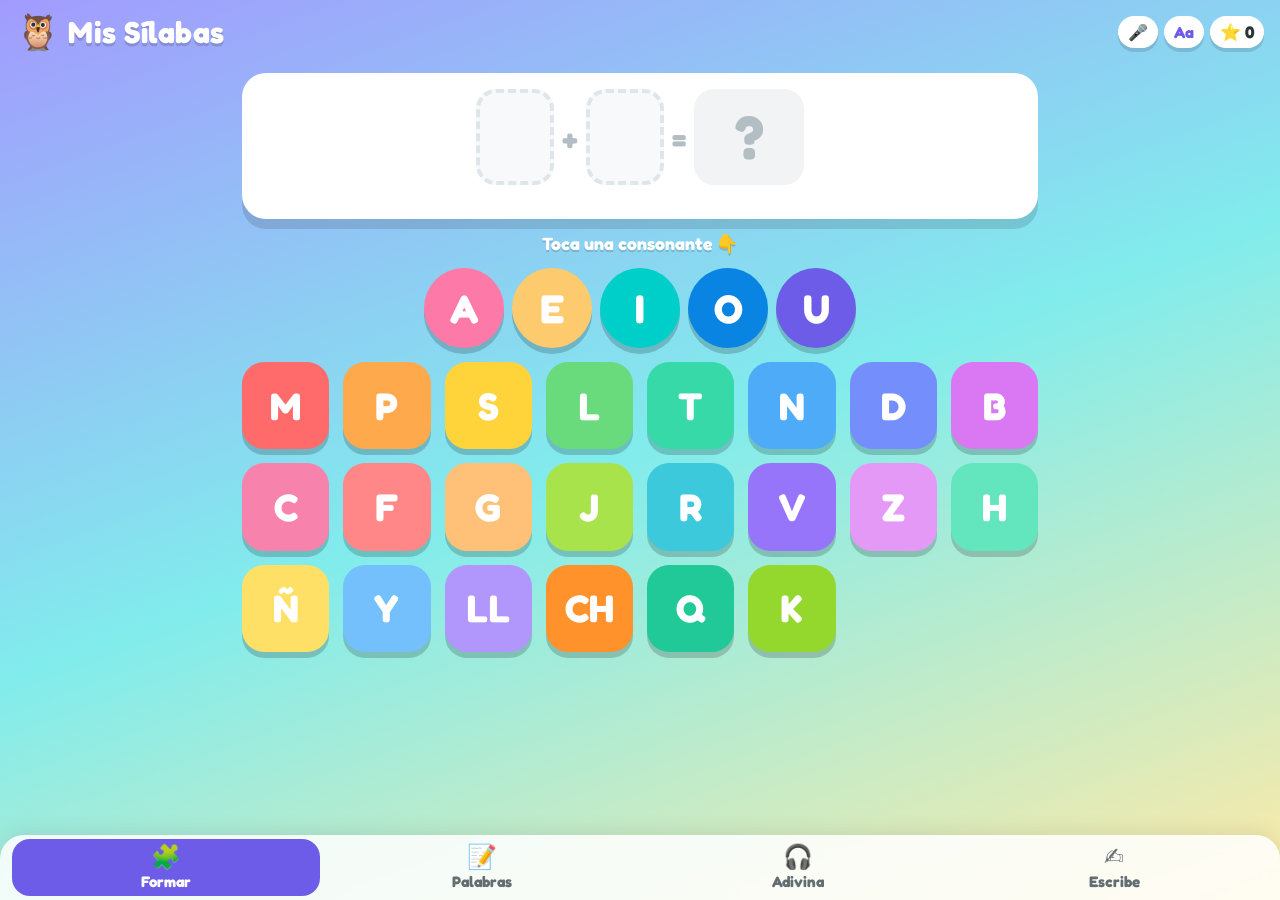
==== public/index.html @ aa14e824 "Publicar solo public/ y fijar la configuración de Cloudflare El despliegue fallaba porque el reposit" ====
<!DOCTYPE html>
<html lang="es">
<head>
  <meta charset="UTF-8" />
  <meta name="viewport" content="width=device-width, initial-scale=1, maximum-scale=1, user-scalable=no, viewport-fit=cover" />
  <title>Mis Sílabas</title>
  <meta name="description" content="Juego para aprender a leer y escribir: junta consonantes con vocales, forma palabras con sílabas y escucha cómo suenan." />
  <meta name="theme-color" content="#6c5ce7" />
  <meta name="mobile-web-app-capable" content="yes" />
  <meta name="apple-mobile-web-app-capable" content="yes" />
  <meta name="apple-mobile-web-app-status-bar-style" content="black-translucent" />
  <meta name="apple-mobile-web-app-title" content="Mis Sílabas" />
  <link rel="manifest" href="manifest.webmanifest" />
  <link rel="icon" href="icons/favicon.svg" type="image/svg+xml" />
  <link rel="apple-touch-icon" href="icons/icon-192.png" />
  <link rel="preconnect" href="https://fonts.googleapis.com" />
  <link rel="preconnect" href="https://fonts.gstatic.com" crossorigin />
  <link rel="stylesheet" href="https://fonts.googleapis.com/css2?family=Fredoka:wght@500;700&display=swap" />
  <link rel="stylesheet" href="styles.css" />
</head>
<body>
  <div class="fondo" aria-hidden="true">
    <span class="burbuja"></span><span class="burbuja"></span><span class="burbuja"></span>
    <span class="burbuja"></span><span class="burbuja"></span><span class="burbuja"></span>
  </div>

  <header class="cabecera">
    <div class="marca">
      <span class="mascota" id="mascota">🦉</span>
      <h1>Mis Sílabas</h1>
    </div>
    <div class="acciones">
      <button class="chip" id="btn-ajustes" type="button" aria-label="Elegir voz">🎤</button>
      <button class="chip" id="btn-caso" type="button" aria-label="Cambiar entre mayúsculas y minúsculas">Aa</button>
      <div class="estrellas" id="estrellas" aria-live="polite">⭐ <span id="num-estrellas">0</span></div>
    </div>
  </header>

  <main class="contenido">

    <!-- ===== PANTALLA: FORMAR ===== -->
    <section class="pantalla activa" id="pantalla-formar">
      <div class="tarjeta" id="tarjeta">
        <div class="ecuacion">
          <div class="ranura" id="ranura-consonante" data-vacia="true" role="button" aria-label="Escuchar el nombre de la letra">
            <span class="letra"></span>
            <small class="nombre" id="nombre-consonante"></small>
          </div>
          <span class="signo">+</span>
          <div class="ranura ranura-vocal" id="ranura-vocal" data-vacia="true" role="button" aria-label="Escuchar la vocal">
            <span class="letra"></span>
            <small class="nombre" id="nombre-vocal"></small>
          </div>
          <span class="signo">=</span>
          <div class="resultado" id="resultado"><span class="letra">?</span></div>
        </div>
        <div class="palabra" id="palabra" hidden>
          <span class="emoji" id="palabra-emoji"></span>
          <span class="texto" id="palabra-texto"></span>
        </div>
        <div class="botones-tarjeta" id="botones-tarjeta" hidden>
          <button class="boton boton-sonido" id="btn-oir" type="button">🔊 Escuchar</button>
          <button class="boton boton-lento" id="btn-lento" type="button">🐢 Despacio</button>
          <button class="boton boton-letras" id="btn-letras" type="button">🔤 Letras</button>
          <button class="boton boton-palabra" id="btn-palabra" type="button">🗣️ Palabra</button>
          <button class="boton boton-vaciar" id="btn-limpiar" type="button" aria-label="Vaciar las casillas">🧹 Vaciar</button>
        </div>
      </div>

      <p class="pista" id="pista">Toca una consonante 👇</p>

      <div class="vocales" id="vocales"></div>
      <div class="consonantes" id="consonantes"></div>
    </section>

    <!-- ===== PANTALLA: PALABRAS ===== -->
    <section class="pantalla" id="pantalla-palabras">
      <div class="tarjeta">
        <div class="dibujo" id="palabra-dibujo" aria-hidden="true">🍎</div>
        <div class="huecos" id="huecos"></div>
        <div class="botones-tarjeta">
          <button class="boton boton-sonido" id="btn-oir-palabra" type="button">🔊 Escuchar</button>
          <button class="boton boton-letras" id="btn-silabear" type="button">🐢 Sílabas</button>
          <button class="boton boton-pista" id="btn-pista" type="button">💡 Pista</button>
          <button class="boton boton-vaciar" id="btn-quitar" type="button" aria-label="Quitar la última sílaba">⬅️ Quitar</button>
          <button class="boton boton-lento" id="btn-otra-palabra" type="button">🎲 Otra</button>
        </div>
      </div>

      <p class="pista" id="pista-palabras">Toca las sílabas en orden 👇</p>

      <div class="banco" id="banco-silabas"></div>
    </section>

    <!-- ===== PANTALLA: ADIVINA ===== -->
    <section class="pantalla" id="pantalla-adivina">
      <div class="tarjeta tarjeta-juego">
        <p class="titulo-juego">¿Qué sílaba escuchaste?</p>
        <button class="boton-grande" id="btn-repetir" type="button" aria-label="Escuchar otra vez">🔊</button>
        <p class="pista">Toca para escuchar y luego elige</p>
      </div>
      <div class="opciones" id="opciones"></div>
      <div class="racha" id="racha"></div>
    </section>

    <!-- ===== PANTALLA: ESCRIBE ===== -->
    <section class="pantalla" id="pantalla-escribe">
      <div class="barra-escribe">
        <button class="boton" id="btn-oir-trazo" type="button">🔊 Oír</button>
        <button class="boton" id="btn-otra" type="button">🎲 Otra</button>
        <button class="boton boton-palabra" id="btn-borrar" type="button">🧽 Borrar</button>
      </div>
      <div class="lienzo-envoltura" id="lienzo-envoltura">
        <canvas id="lienzo"></canvas>
      </div>
      <div class="crayones" id="crayones">
        <button class="crayon activo" data-color="#e8590c" style="--c:#e8590c" type="button" aria-label="Naranja"></button>
        <button class="crayon" data-color="#2f9e44" style="--c:#2f9e44" type="button" aria-label="Verde"></button>
        <button class="crayon" data-color="#1971c2" style="--c:#1971c2" type="button" aria-label="Azul"></button>
        <button class="crayon" data-color="#c2255c" style="--c:#c2255c" type="button" aria-label="Rosa"></button>
        <button class="crayon" data-color="#5f3dc4" style="--c:#5f3dc4" type="button" aria-label="Morado"></button>
        <button class="crayon" data-color="#2d3436" style="--c:#2d3436" type="button" aria-label="Negro"></button>
      </div>
    </section>
  </main>

  <nav class="pestanas" aria-label="Secciones">
    <button class="pestana activa" data-pantalla="formar" type="button"><span>🧩</span>Formar</button>
    <button class="pestana" data-pantalla="palabras" type="button"><span>📝</span>Palabras</button>
    <button class="pestana" data-pantalla="adivina" type="button"><span>🎧</span>Adivina</button>
    <button class="pestana" data-pantalla="escribe" type="button"><span>✍️</span>Escribe</button>
  </nav>

  <div class="modal" id="modal-ajustes" hidden>
    <div class="modal-caja" role="dialog" aria-labelledby="titulo-ajustes">
      <h2 id="titulo-ajustes">🎤 Voz que lee</h2>
      <p class="modal-texto">Elige la voz en español que mejor suene en este dispositivo.</p>
      <select id="voz-select" class="selector"></select>
      <p class="modal-texto" id="voz-ayuda" hidden>
        Instala una voz en español: en iPhone ve a Ajustes → Accesibilidad → Contenido leído → Voces → Español.
        En Android: Ajustes → Salida de texto a voz → instalar voz en español.
      </p>
      <div class="botones-tarjeta">
        <button class="boton" id="btn-probar-voz" type="button">🔊 Probar</button>
        <button class="boton boton-lento" id="btn-cerrar-ajustes" type="button">✅ Listo</button>
      </div>
    </div>
  </div>

  <div class="confeti" id="confeti" aria-hidden="true"></div>
  <div class="aviso" id="aviso" hidden></div>

  <script type="module" src="app.js"></script>
</body>
</html>
---- public/styles.css ----
:root {
  --morado: #6c5ce7;
  --rosa: #fd79a8;
  --amarillo: #ffeaa7;
  --cielo: #74b9ff;
  --menta: #55efc4;
  --tinta: #2d3436;
  --blanco: #ffffff;
  --sombra: 0 10px 0 rgba(0, 0, 0, 0.12);
  --radio: 24px;
  --fuente: 'Fredoka', 'Baloo 2', 'Nunito', 'Segoe UI Rounded', 'Arial Rounded MT Bold', system-ui, sans-serif;
}

* { box-sizing: border-box; -webkit-tap-highlight-color: transparent; }
[hidden] { display: none !important; }

html, body { height: 100%; margin: 0; }
@supports (height: 100dvh) { body { height: 100dvh; } }

body {
  font-family: var(--fuente);
  color: var(--tinta);
  background: linear-gradient(160deg, #a29bfe 0%, #81ecec 50%, #ffeaa7 100%);
  background-attachment: fixed;
  overflow: hidden;
  touch-action: manipulation;
  user-select: none;
  -webkit-user-select: none;
  display: flex;
  flex-direction: column;
  padding: env(safe-area-inset-top) env(safe-area-inset-right) 0 env(safe-area-inset-left);
}

/* Burbujas decorativas de fondo */
.fondo { position: fixed; inset: 0; z-index: 0; pointer-events: none; overflow: hidden; }
.burbuja {
  position: absolute; bottom: -120px; border-radius: 50%;
  background: rgba(255, 255, 255, 0.35);
  animation: flotar linear infinite;
}
.burbuja:nth-child(1) { left: 8%;  width: 60px;  height: 60px;  animation-duration: 18s; }
.burbuja:nth-child(2) { left: 25%; width: 100px; height: 100px; animation-duration: 26s; animation-delay: -8s; }
.burbuja:nth-child(3) { left: 45%; width: 40px;  height: 40px;  animation-duration: 15s; animation-delay: -3s; }
.burbuja:nth-child(4) { left: 62%; width: 80px;  height: 80px;  animation-duration: 22s; animation-delay: -12s; }
.burbuja:nth-child(5) { left: 78%; width: 50px;  height: 50px;  animation-duration: 20s; animation-delay: -5s; }
.burbuja:nth-child(6) { left: 90%; width: 120px; height: 120px; animation-duration: 30s; animation-delay: -15s; }
@keyframes flotar {
  from { transform: translateY(0) rotate(0); opacity: 0; }
  10%  { opacity: 1; }
  to   { transform: translateY(-120vh) rotate(360deg); opacity: 0; }
}

/* Cabecera */
.cabecera {
  position: relative; z-index: 2;
  display: flex; align-items: center; justify-content: space-between;
  padding: 10px 16px;
}
.marca { display: flex; align-items: center; gap: 8px; min-width: 0; }
.mascota { font-size: 2.2rem; display: inline-block; animation: balanceo 3s ease-in-out infinite; cursor: pointer; }
.mascota.saltando { animation: saltar 0.6s ease; }
@keyframes balanceo { 0%, 100% { transform: rotate(-8deg); } 50% { transform: rotate(8deg); } }
@keyframes saltar { 0% { transform: translateY(0) scale(1); } 40% { transform: translateY(-18px) scale(1.2); } 100% { transform: translateY(0) scale(1); } }
h1 { margin: 0; font-size: 1.35rem; white-space: nowrap; overflow: hidden; text-overflow: ellipsis; color: var(--blanco); text-shadow: 0 3px 0 rgba(0, 0, 0, 0.15); letter-spacing: 0.5px; }
.acciones { display: flex; align-items: center; gap: 6px; flex-shrink: 0; }
.chip {
  font: inherit; font-weight: 700; font-size: 1rem;
  background: var(--blanco); color: var(--morado); border: 0; border-radius: 999px;
  padding: 6px 10px; box-shadow: 0 4px 0 rgba(0, 0, 0, 0.12); cursor: pointer;
}
.chip:active { transform: translateY(3px); box-shadow: 0 1px 0 rgba(0, 0, 0, 0.12); }
.estrellas {
  background: var(--blanco); border-radius: 999px; padding: 6px 10px; white-space: nowrap;
  font-weight: 700; font-size: 1.05rem; box-shadow: 0 4px 0 rgba(0, 0, 0, 0.12);
}
.estrellas.brillo { animation: brillo 0.5s ease; }
@keyframes brillo { 50% { transform: scale(1.3) rotate(-6deg); background: var(--amarillo); } }

/* Contenido */
.contenido {
  position: relative; z-index: 1; flex: 1; min-height: 0; overflow-y: auto; overflow-x: hidden;
  display: flex; flex-direction: column;
  padding: 6px 16px 12px; -webkit-overflow-scrolling: touch;
}
.pantalla { display: none; flex-direction: column; gap: 14px; animation: aparecer 0.35s ease; flex: 1 0 auto; }
.pantalla.activa { display: flex; }
@keyframes aparecer { from { opacity: 0; transform: translateY(12px); } to { opacity: 1; transform: none; } }

.tarjeta {
  background: var(--blanco); border-radius: var(--radio); padding: 16px;
  box-shadow: var(--sombra); display: flex; flex-direction: column; align-items: center; gap: 12px;
}

/* Ecuación consonante + vocal = sílaba */
.ecuacion { display: flex; align-items: center; justify-content: center; gap: 8px; width: 100%; margin-bottom: 18px; }
.signo { font-size: 2rem; font-weight: 700; color: #b2bec3; }
.ranura, .resultado {
  min-width: 78px; height: 78px; border-radius: 20px;
  display: flex; align-items: center; justify-content: center;
  font-size: 2.6rem; font-weight: 700; transition: transform 0.25s, background 0.25s;
}
.ranura { position: relative; border: 4px dashed #dfe6e9; background: #f8f9fa; color: var(--blanco); padding: 0 12px; cursor: pointer; }
.ranura .nombre {
  position: absolute; left: 50%; bottom: -24px; transform: translateX(-50%);
  font-size: 0.9rem; font-weight: 700; color: #636e72; white-space: nowrap; text-transform: none; letter-spacing: 0.5px;
}
.ranura[data-vacia="false"] { border-style: solid; border-color: transparent; animation: pop 0.3s ease; }
.ranura-vocal[data-vacia="false"] { background: var(--rosa); }
.resultado { min-width: 110px; padding: 0 14px; background: #f1f3f5; color: #b2bec3; font-size: 3rem; }
.resultado.listo { background: linear-gradient(135deg, var(--morado), var(--rosa)); color: var(--blanco); animation: pop 0.4s ease; }
@keyframes pop { 0% { transform: scale(0.6); } 60% { transform: scale(1.15); } 100% { transform: scale(1); } }

.letra { text-transform: uppercase; line-height: 1; }
body[data-caso="minus"] .letra { text-transform: lowercase; }

.palabra { display: flex; align-items: center; gap: 12px; animation: pop 0.4s ease; }
.palabra .emoji { font-size: 3rem; }
.palabra .texto { font-size: 2rem; font-weight: 700; color: var(--morado); }
.palabra .texto b { color: var(--rosa); }

.botones-tarjeta { display: flex; flex-wrap: wrap; justify-content: center; gap: 8px; }
.boton {
  font: inherit; font-weight: 700; font-size: 1.05rem; border: 0; border-radius: 999px;
  padding: 10px 18px; color: var(--blanco); background: var(--morado);
  box-shadow: 0 5px 0 rgba(0, 0, 0, 0.18); cursor: pointer; transition: transform 0.1s;
}
.boton:active { transform: translateY(4px); box-shadow: 0 1px 0 rgba(0, 0, 0, 0.18); }
.boton-lento { background: #00b894; }
.boton-palabra { background: #e17055; }
.boton-letras { background: #0984e3; }
.boton-vaciar { background: #636e72; }
.boton-pista { background: #f0932b; }

.pista { margin: 0; text-align: center; color: var(--blanco); font-weight: 700; font-size: 1.1rem; text-shadow: 0 2px 0 rgba(0, 0, 0, 0.15); }

/* Vocales y consonantes */
.vocales { display: flex; justify-content: center; gap: 8px; flex-wrap: nowrap; }
.vocal {
  width: 58px; height: 58px; border-radius: 50%; border: 0; flex-shrink: 0;
  font: inherit; font-weight: 700; font-size: 1.9rem; color: var(--blanco);
  background: var(--rosa); box-shadow: 0 6px 0 rgba(0, 0, 0, 0.18); cursor: pointer;
  transition: transform 0.15s, opacity 0.2s;
}
.vocal:nth-child(2) { background: #fdcb6e; } .vocal:nth-child(3) { background: #00cec9; }
.vocal:nth-child(4) { background: #0984e3; } .vocal:nth-child(5) { background: #6c5ce7; }
.vocal.deshabilitada { opacity: 0.25; pointer-events: none; }

.consonantes {
  display: grid; grid-template-columns: repeat(auto-fill, minmax(64px, 1fr)); gap: 10px; padding-bottom: 8px;
}
.consonante {
  aspect-ratio: 1; border: 0; border-radius: 18px;
  font: inherit; font-weight: 700; font-size: 1.9rem; color: var(--blanco);
  background: var(--c); box-shadow: 0 6px 0 rgba(0, 0, 0, 0.18); cursor: pointer;
  transition: transform 0.15s;
}
.consonante:active, .vocal:active { transform: translateY(5px); box-shadow: 0 1px 0 rgba(0, 0, 0, 0.18); }
.consonante.seleccionada, .vocal.seleccionada { outline: 5px solid var(--blanco); outline-offset: -5px; transform: scale(1.08); }
.saltito { animation: saltar 0.4s ease; }

/* Palabras: armar una palabra con sus sílabas */
.dibujo { font-size: 4.2rem; line-height: 1.15; animation: balanceo 3s ease-in-out infinite; }
.huecos { display: flex; flex-wrap: wrap; justify-content: center; gap: 8px; }
.hueco {
  min-width: 76px; height: 72px; padding: 0 12px; border-radius: 18px;
  display: flex; align-items: center; justify-content: center;
  font-size: 2.2rem; font-weight: 700; color: var(--blanco);
  border: 4px dashed #dfe6e9; background: #f8f9fa;
  transition: background 0.25s;
}
.hueco[data-vacio="false"] { border-style: solid; border-color: transparent; animation: pop 0.3s ease; }
.huecos.completa .hueco { animation: saltar 0.6s ease; }
.banco { display: flex; flex-wrap: wrap; justify-content: center; gap: 10px; padding-bottom: 8px; }
.ficha {
  border: 0; border-radius: 18px; padding: 14px 18px; min-width: 78px;
  font: inherit; font-weight: 700; font-size: 2rem; color: var(--blanco);
  background: var(--c); box-shadow: 0 6px 0 rgba(0, 0, 0, 0.18); cursor: pointer;
  transition: transform 0.15s, opacity 0.25s;
}
.ficha:active { transform: translateY(5px); box-shadow: 0 1px 0 rgba(0, 0, 0, 0.18); }
.ficha.usada { opacity: 0.2; pointer-events: none; }
.ficha.mal { animation: temblar 0.5s ease; }
.ficha.brilla { outline: 5px solid var(--blanco); outline-offset: -5px; animation: latido 0.6s ease 2; }

/* Adivina */
.tarjeta-juego { gap: 8px; }
.titulo-juego { margin: 0; font-size: 1.4rem; font-weight: 700; color: var(--morado); }
.boton-grande {
  width: 110px; height: 110px; border-radius: 50%; border: 0; font-size: 3.2rem;
  background: linear-gradient(135deg, var(--cielo), var(--morado)); color: var(--blanco);
  box-shadow: 0 8px 0 rgba(0, 0, 0, 0.18); cursor: pointer; transition: transform 0.1s;
}
.boton-grande:active { transform: translateY(6px); box-shadow: 0 2px 0 rgba(0, 0, 0, 0.18); }
.boton-grande.sonando { animation: latido 0.6s ease infinite; }
@keyframes latido { 50% { transform: scale(1.1); } }
.tarjeta-juego .pista { color: #636e72; text-shadow: none; font-size: 1rem; }
.opciones { display: grid; grid-template-columns: repeat(3, 1fr); gap: 12px; }
.opcion {
  border: 0; border-radius: var(--radio); padding: 34px 6px; font: inherit; font-weight: 700; font-size: 2.6rem;
  color: var(--blanco); background: var(--c); box-shadow: 0 8px 0 rgba(0, 0, 0, 0.18); cursor: pointer;
  transition: transform 0.15s;
}
.opcion:active { transform: translateY(6px); box-shadow: 0 2px 0 rgba(0, 0, 0, 0.18); }
.opcion.correcta { background: #00b894 !important; animation: pop 0.5s ease; }
.opcion.incorrecta { animation: temblar 0.5s ease; opacity: 0.5; }
@keyframes temblar { 0%, 100% { transform: translateX(0); } 25% { transform: translateX(-10px); } 75% { transform: translateX(10px); } }
.racha { display: flex; justify-content: center; gap: 4px; font-size: 1.6rem; min-height: 2rem; }

/* Escribe: el lienzo ocupa todo el ancho y el alto disponible */
#pantalla-escribe.activa { flex: 1 1 0; min-height: 0; gap: 10px; }
.barra-escribe { display: flex; gap: 8px; flex-wrap: wrap; justify-content: center; }
.lienzo-envoltura {
  flex: 1; min-height: 220px; margin: 0 -16px; background: #fffdf5;
  border-top: 4px solid #ffeaa7; border-bottom: 4px solid #ffeaa7; position: relative;
}
#lienzo { position: absolute; inset: 0; width: 100%; height: 100%; display: block; touch-action: none; }
.crayones { display: flex; gap: 12px; justify-content: center; }
.crayon {
  width: 40px; height: 40px; border-radius: 50%; border: 4px solid var(--blanco);
  background: var(--c); box-shadow: 0 3px 0 rgba(0, 0, 0, 0.2); cursor: pointer; transition: transform 0.15s;
}
.crayon.activo { transform: scale(1.25); border-color: var(--tinta); }

/* Pestañas inferiores */
.pestanas {
  position: relative; z-index: 2; display: flex; gap: 8px; padding: 4px 12px;
  padding-bottom: max(4px, env(safe-area-inset-bottom));
  background: rgba(255, 255, 255, 0.85); backdrop-filter: blur(10px);
  border-top-left-radius: 24px; border-top-right-radius: 24px;
  box-shadow: 0 -4px 20px rgba(0, 0, 0, 0.08);
}
.pestana {
  flex: 1; border: 0; border-radius: 18px; padding: 5px 4px;
  font: inherit; font-weight: 700; font-size: 0.95rem; color: #636e72; background: transparent;
  display: flex; flex-direction: column; align-items: center; gap: 2px; cursor: pointer; transition: background 0.2s;
}
.pestana span { font-size: 1.5rem; line-height: 1.1; }
.pestana.activa { background: var(--morado); color: var(--blanco); }

/* Confeti y avisos */
.confeti { position: fixed; inset: 0; pointer-events: none; z-index: 50; overflow: hidden; }
.confeti i { position: absolute; top: -20px; width: 12px; height: 12px; border-radius: 3px; }
.aviso {
  position: fixed; left: 50%; bottom: 110px; transform: translateX(-50%); z-index: 60;
  background: var(--tinta); color: var(--blanco); padding: 12px 18px; border-radius: 999px;
  font-weight: 700; box-shadow: 0 6px 20px rgba(0, 0, 0, 0.25); max-width: 90vw; text-align: center;
}

/* Celulares angostos */
@media (max-width: 400px) {
  h1 { font-size: 1.05rem; }
  .mascota { font-size: 1.9rem; }
  .cabecera { padding: 8px 12px; }
  .pestanas { gap: 4px; padding-left: 6px; padding-right: 6px; }
  .pestana { font-size: 0.78rem; padding: 4px 2px; }
  .pestana span { font-size: 1.3rem; }
  .hueco, .ficha { font-size: 1.8rem; min-width: 64px; }
  .hueco { height: 62px; padding: 0 8px; }
  .ficha { padding: 12px 14px; }
}

/* Modal de ajustes */
.modal { position: fixed; inset: 0; z-index: 70; background: rgba(45, 52, 54, 0.55); display: flex; align-items: center; justify-content: center; padding: 20px; }
.modal-caja { background: var(--blanco); border-radius: var(--radio); padding: 20px; width: min(420px, 100%); display: flex; flex-direction: column; gap: 12px; align-items: center; box-shadow: var(--sombra); animation: pop 0.3s ease; }
.modal-caja h2 { margin: 0; color: var(--morado); font-size: 1.4rem; }
.modal-texto { margin: 0; text-align: center; color: #636e72; font-size: 0.95rem; }
.selector { width: 100%; font: inherit; font-size: 1rem; padding: 10px 12px; border-radius: 14px; border: 3px solid #dfe6e9; background: #f8f9fa; color: var(--tinta); }

/* Pantallas anchas (tablet) */
@media (min-width: 700px) {
  .contenido { padding: 10px 32px 24px; max-width: 860px; width: 100%; margin: 0 auto; }
  .lienzo-envoltura { margin: 0; border: 4px solid #ffeaa7; border-radius: 18px; overflow: hidden; }
  .consonantes { grid-template-columns: repeat(auto-fill, minmax(84px, 1fr)); gap: 14px; }
  .consonante { font-size: 2.4rem; border-radius: 22px; }
  .vocal { width: 80px; height: 80px; font-size: 2.5rem; }
  .ranura, .resultado { height: 96px; font-size: 3.2rem; }
  .hueco { min-width: 100px; height: 92px; font-size: 2.8rem; }
  .ficha { min-width: 104px; font-size: 2.6rem; padding: 16px 22px; }
  .dibujo { font-size: 5.5rem; }
  .resultado { font-size: 3.8rem; }
  h1 { font-size: 1.9rem; }
}
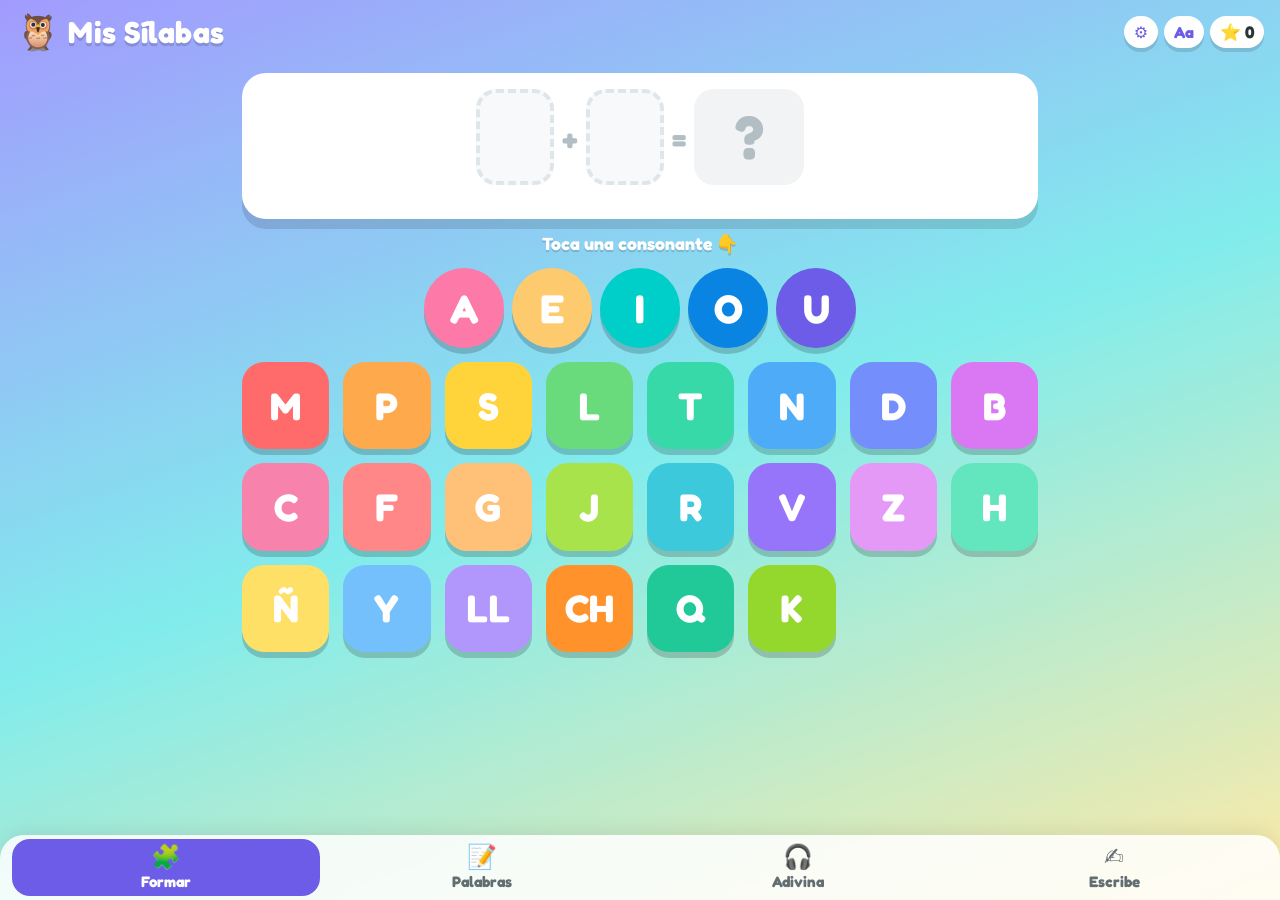
==== commit 4fd8f546: "Avance manual, interruptor de sílabas cerradas y buscador de versión - La palabra ya no cambia sola " ====
--- a/public/index.html
+++ b/public/index.html
@@ -30,7 +30,7 @@
       <h1>Mis Sílabas</h1>
     </div>
     <div class="acciones">
-      <button class="chip" id="btn-ajustes" type="button" aria-label="Elegir voz">🎤</button>
+      <button class="chip" id="btn-ajustes" type="button" aria-label="Ajustes: voz y versión">⚙️</button>
       <button class="chip" id="btn-caso" type="button" aria-label="Cambiar entre mayúsculas y minúsculas">Aa</button>
       <div class="estrellas" id="estrellas" aria-live="polite">⭐ <span id="num-estrellas">0</span></div>
     </div>
@@ -84,12 +84,22 @@
           <button class="boton boton-pista" id="btn-pista" type="button">💡 Pista</button>
           <button class="boton boton-vaciar" id="btn-quitar" type="button" aria-label="Quitar la última sílaba">⬅️ Quitar</button>
           <button class="boton boton-lento" id="btn-otra-palabra" type="button">🎲 Otra</button>
+          <button class="boton boton-siguiente" id="btn-siguiente" type="button" hidden>➡️ Siguiente</button>
         </div>
       </div>
 
       <p class="pista" id="pista-palabras">Toca las sílabas en orden 👇</p>
 
       <div class="banco" id="banco-silabas"></div>
+
+      <label class="interruptor">
+        <input type="checkbox" id="chk-cerradas" />
+        <span class="palanca" aria-hidden="true"></span>
+        <span class="etiqueta">
+          Sílabas que terminan en consonante
+          <small>SOL, CAR-TA, PAS-TEL, ÁR-BOL</small>
+        </span>
+      </label>
     </section>
 
     <!-- ===== PANTALLA: ADIVINA ===== -->
@@ -133,17 +143,26 @@
 
   <div class="modal" id="modal-ajustes" hidden>
     <div class="modal-caja" role="dialog" aria-labelledby="titulo-ajustes">
-      <h2 id="titulo-ajustes">🎤 Voz que lee</h2>
+      <h2 id="titulo-ajustes">⚙️ Ajustes</h2>
+
+      <h3 class="modal-titulo">🎤 Voz que lee</h3>
       <p class="modal-texto">Elige la voz en español que mejor suene en este dispositivo.</p>
       <select id="voz-select" class="selector"></select>
       <p class="modal-texto" id="voz-ayuda" hidden>
         Instala una voz en español: en iPhone ve a Ajustes → Accesibilidad → Contenido leído → Voces → Español.
         En Android: Ajustes → Salida de texto a voz → instalar voz en español.
       </p>
-      <div class="botones-tarjeta">
-        <button class="boton" id="btn-probar-voz" type="button">🔊 Probar</button>
-        <button class="boton boton-lento" id="btn-cerrar-ajustes" type="button">✅ Listo</button>
-      </div>
+      <button class="boton" id="btn-probar-voz" type="button">🔊 Probar voz</button>
+
+      <hr class="separador" />
+
+      <h3 class="modal-titulo">🔄 Versión de la app</h3>
+      <p class="modal-texto" id="version-texto">Comprobando…</p>
+      <button class="boton boton-letras" id="btn-buscar-version" type="button">🔄 Buscar actualización</button>
+
+      <hr class="separador" />
+
+      <button class="boton boton-lento" id="btn-cerrar-ajustes" type="button">✅ Listo</button>
     </div>
   </div>
 
--- a/public/styles.css
+++ b/public/styles.css
@@ -182,6 +182,35 @@
 .ficha.mal { animation: temblar 0.5s ease; }
 .ficha.brilla { outline: 5px solid var(--blanco); outline-offset: -5px; animation: latido 0.6s ease 2; }
 
+/* Interruptor: incluir o no las sílabas terminadas en consonante */
+.interruptor {
+  display: flex; align-items: center; gap: 12px; align-self: center;
+  background: rgba(255, 255, 255, 0.92); border-radius: 22px;
+  padding: 10px 16px; margin-bottom: 8px; cursor: pointer;
+  box-shadow: 0 4px 0 rgba(0, 0, 0, 0.12);
+}
+.interruptor input { position: absolute; opacity: 0; width: 0; height: 0; }
+.palanca {
+  flex-shrink: 0; width: 58px; height: 34px; border-radius: 999px;
+  background: #dfe6e9; position: relative; transition: background 0.25s;
+}
+.palanca::after {
+  content: ''; position: absolute; top: 5px; left: 5px; width: 24px; height: 24px;
+  border-radius: 50%; background: var(--blanco); box-shadow: 0 2px 4px rgba(0, 0, 0, 0.25);
+  transition: transform 0.25s;
+}
+.interruptor input:checked + .palanca { background: #00b894; }
+.interruptor input:checked + .palanca::after { transform: translateX(24px); }
+.interruptor input:focus-visible + .palanca { outline: 4px solid var(--morado); outline-offset: 3px; }
+.interruptor .etiqueta { font-weight: 700; font-size: 0.95rem; line-height: 1.25; }
+.interruptor .etiqueta small {
+  display: block; font-size: 0.78rem; color: #636e72; letter-spacing: 0.5px; margin-top: 2px;
+}
+.boton-siguiente {
+  background: linear-gradient(135deg, var(--morado), var(--rosa));
+  animation: pop 0.4s ease;
+}
+
 /* Adivina */
 .tarjeta-juego { gap: 8px; }
 .titulo-juego { margin: 0; font-size: 1.4rem; font-weight: 700; color: var(--morado); }
@@ -257,12 +286,19 @@
   .hueco, .ficha { font-size: 1.8rem; min-width: 64px; }
   .hueco { height: 62px; padding: 0 8px; }
   .ficha { padding: 12px 14px; }
+  .interruptor { gap: 10px; padding: 8px 12px; }
+  .interruptor .etiqueta { font-size: 0.85rem; }
+  .palanca { width: 50px; height: 30px; }
+  .palanca::after { width: 20px; height: 20px; }
+  .interruptor input:checked + .palanca::after { transform: translateX(20px); }
 }
 
 /* Modal de ajustes */
 .modal { position: fixed; inset: 0; z-index: 70; background: rgba(45, 52, 54, 0.55); display: flex; align-items: center; justify-content: center; padding: 20px; }
-.modal-caja { background: var(--blanco); border-radius: var(--radio); padding: 20px; width: min(420px, 100%); display: flex; flex-direction: column; gap: 12px; align-items: center; box-shadow: var(--sombra); animation: pop 0.3s ease; }
+.modal-caja { background: var(--blanco); border-radius: var(--radio); padding: 20px; width: min(420px, 100%); max-height: 86vh; overflow-y: auto; display: flex; flex-direction: column; gap: 12px; align-items: center; box-shadow: var(--sombra); animation: pop 0.3s ease; }
 .modal-caja h2 { margin: 0; color: var(--morado); font-size: 1.4rem; }
+.modal-titulo { margin: 0; align-self: flex-start; color: var(--morado); font-size: 1.05rem; }
+.separador { width: 100%; margin: 2px 0; border: 0; border-top: 3px dashed #dfe6e9; }
 .modal-texto { margin: 0; text-align: center; color: #636e72; font-size: 0.95rem; }
 .selector { width: 100%; font: inherit; font-size: 1rem; padding: 10px 12px; border-radius: 14px; border: 3px solid #dfe6e9; background: #f8f9fa; color: var(--tinta); }
 
